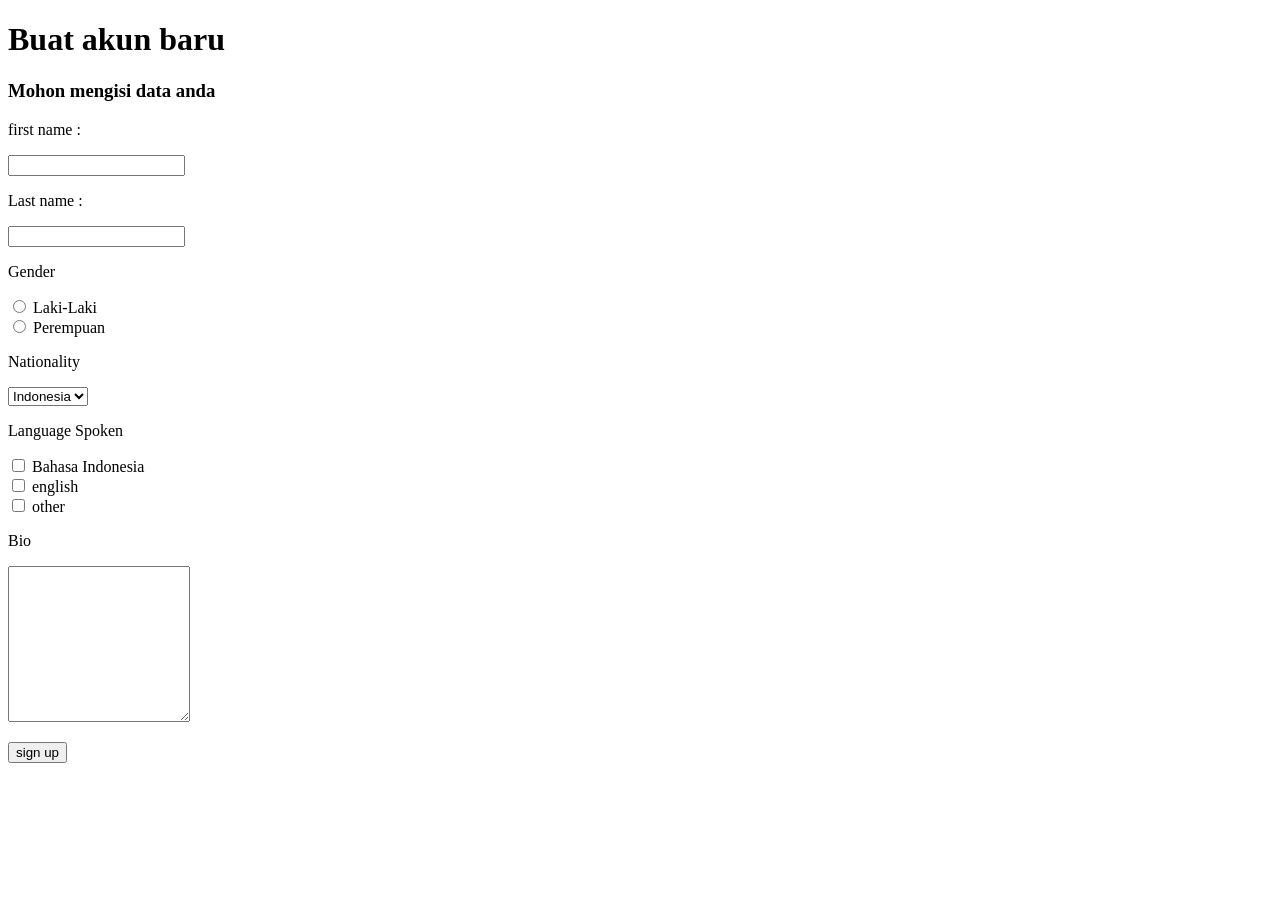
==== form.html @ ba77dec3 "Algara" ====
<!DOCTYPE html>
<html lang="en">
<head>
  <meta charset="UTF-8">
  <meta name="viewport" content="width=device-width, initial-scale=1.0">
  <title>Form HTML</title>
</head>
<body>
  <form action="">
      <h1>Buat akun baru</h1> 
      <h3>Mohon mengisi data anda</h3>
      <p>first name : </p>
      <label for="First name"></label>
      <input type="text " id="first name">
      <p>Last name : </p>
      <label for="Last name"></label>
      <input type="text " id="Last name">
      <p>Gender</p>
      <input type="radio" id="Laki-Laki" name="Gender">
      <label for="Laki-Laki">Laki-Laki</label><br>
      <input type="radio" id="Perempuan" name="Gender">
      <label for="Perempuan">Perempuan</label>
      <p>Nationality</p>
      <select name="Nationality" id="Nationality">
          <option value="Indonesia">Indonesia</option>
          <option value="inggris">inggris</option>
      </select>
      <p>Language Spoken</p>

      <input type="checkbox" id="Bahasa Indonesia" name="Bahasa">
       <label for="Bahasa Indonesia">Bahasa Indonesia</label><br>
       <input type="checkbox" id="english" name="Bahasa">
       <label for="Bahasa english">english</label><br>
       <input type="checkbox" id="other" name="Bahasa">
       <label for="other">other</label>
         <p>Bio</p>
         <textarea name="Bio"clos="13" 
         rows="10"></textarea><br>
         <p>
             <a href="WELKOM.html">

                 <input type="button" name="sign 
                 up" id="sign Up" value="sign up">
              </a>
          </p>
    </form>
</body>
</html>
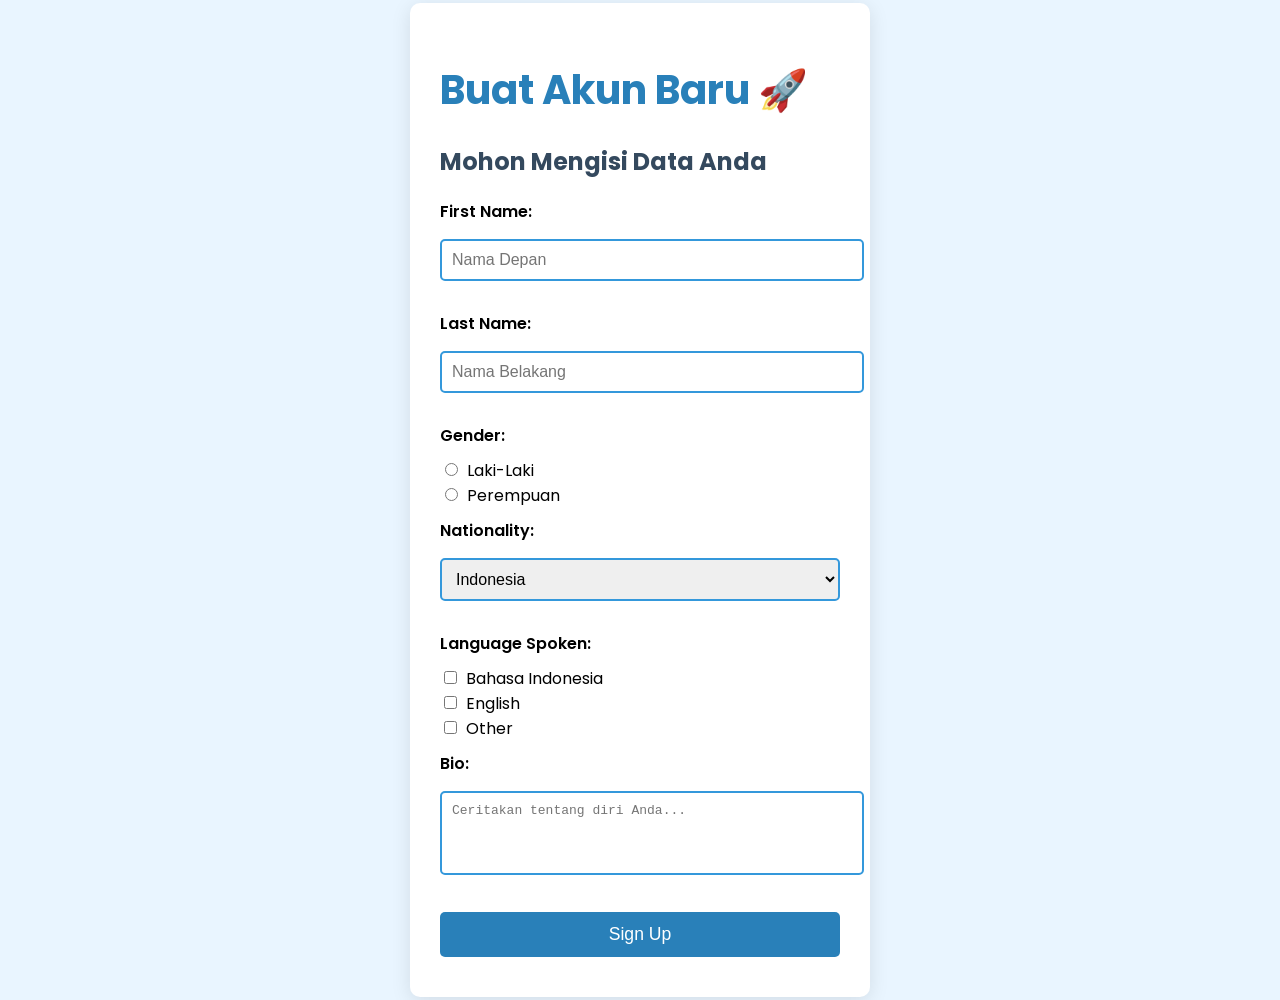
==== commit 5e1ce30b: "GaraFirdan" ====
--- a/form.html
+++ b/form.html
@@ -1,48 +1,53 @@
 <!DOCTYPE html>
 <html lang="en">
 <head>
-  <meta charset="UTF-8">
-  <meta name="viewport" content="width=device-width, initial-scale=1.0">
-  <title>Form HTML</title>
+    <meta charset="UTF-8">
+    <meta name="viewport" content="width=device-width, initial-scale=1.0">
+    <title>Form HTML</title>
+    <link rel="stylesheet" href="style.css"> <!-- Menghubungkan file CSS eksternal -->
+    <link href="https://fonts.googleapis.com/css2?family=Poppins:wght@400;600&display=swap" rel="stylesheet"> <!-- Menggunakan font Poppins -->
 </head>
 <body>
-  <form action="">
-      <h1>Buat akun baru</h1> 
-      <h3>Mohon mengisi data anda</h3>
-      <p>first name : </p>
-      <label for="First name"></label>
-      <input type="text " id="first name">
-      <p>Last name : </p>
-      <label for="Last name"></label>
-      <input type="text " id="Last name">
-      <p>Gender</p>
-      <input type="radio" id="Laki-Laki" name="Gender">
-      <label for="Laki-Laki">Laki-Laki</label><br>
-      <input type="radio" id="Perempuan" name="Gender">
-      <label for="Perempuan">Perempuan</label>
-      <p>Nationality</p>
-      <select name="Nationality" id="Nationality">
-          <option value="Indonesia">Indonesia</option>
-          <option value="inggris">inggris</option>
-      </select>
-      <p>Language Spoken</p>
+    <form action="">
+        <h1>Buat Akun Baru 🚀</h1>
+        <h3>Mohon Mengisi Data Anda</h3>
+        
+        <p>First Name:</p>
+        <label for="first-name"></label>
+        <input type="text" id="first-name" placeholder="Nama Depan">
 
-      <input type="checkbox" id="Bahasa Indonesia" name="Bahasa">
-       <label for="Bahasa Indonesia">Bahasa Indonesia</label><br>
-       <input type="checkbox" id="english" name="Bahasa">
-       <label for="Bahasa english">english</label><br>
-       <input type="checkbox" id="other" name="Bahasa">
-       <label for="other">other</label>
-         <p>Bio</p>
-         <textarea name="Bio"clos="13" 
-         rows="10"></textarea><br>
-         <p>
-             <a href="WELKOM.html">
+        <p>Last Name:</p>
+        <label for="last-name"></label>
+        <input type="text" id="last-name" placeholder="Nama Belakang">
 
-                 <input type="button" name="sign 
-                 up" id="sign Up" value="sign up">
-              </a>
-          </p>
-    </form>
+        <p>Gender:</p>
+        <input type="radio" id="Laki-Laki" name="Gender">
+        <label for="Laki-Laki">Laki-Laki</label><br>
+        <input type="radio" id="Perempuan" name="Gender">
+        <label for="Perempuan">Perempuan</label>
+
+        <p>Nationality:</p>
+        <select name="Nationality" id="Nationality">
+            <option value="Indonesia">Indonesia</option>
+            <option value="Inggris">Inggris</option>
+        </select>
+
+        <p>Language Spoken:</p>
+        <input type="checkbox" id="Bahasa-Indonesia" name="Bahasa">
+        <label for="Bahasa-Indonesia">Bahasa Indonesia</label><br>
+        <input type="checkbox" id="English" name="Bahasa">
+        <label for="English">English</label><br>
+        <input type="checkbox" id="Other" name="Bahasa">
+        <label for="Other">Other</label>
+
+        <p>Bio:</p>
+        <textarea name="Bio" rows="4" placeholder="Ceritakan tentang diri Anda..."></textarea>
+
+        <p>
+            <a href="welcome.html">
+                <input type="button" name="sign up" id="sign-up" value="Sign Up">
+            </a>
+        </p>
+    </form>
 </body>
-</html>+</html>
--- a/style.css
+++ b/style.css
@@ -0,0 +1,79 @@
+body {
+    font-family: 'Poppins', sans-serif; /* Menggunakan font Poppins */
+    background-color: #e9f5ff; /* Latar belakang cerah */
+    padding: 50px;
+    display: flex;
+    justify-content: center;
+    align-items: center;
+    height: 100vh; /* Mengisi layar penuh */
+    margin: 0;
+}
+
+form {
+    background: #ffffff;
+    border-radius: 10px;
+    box-shadow: 0 4px 20px rgba(0, 0, 0, 0.1);
+    padding: 30px;
+    width: 400px;
+    text-align: left; /* Rata kiri untuk semua teks */
+}
+
+h1 {
+    font-size: 2.5em;
+    color: #2980b9; /* Warna biru cerah */
+    margin-bottom: 10px;
+}
+
+h3 {
+    font-size: 1.5em;
+    color: #34495e;
+    margin-bottom: 20px;
+}
+
+p {
+    margin: 10px 0;
+    font-weight: 600; /* Menebalkan teks */
+}
+
+input[type="text"],
+select,
+textarea {
+    width: 100%;
+    padding: 10px;
+    margin: 5px 0 20px 0;
+    border: 2px solid #3498db; /* Warna border */
+    border-radius: 5px;
+    font-size: 1em;
+    transition: border-color 0.3s;
+}
+
+input[type="text"]:focus,
+select:focus,
+textarea:focus {
+    border-color: #2980b9; /* Mengubah warna border saat fokus */
+}
+
+input[type="radio"],
+input[type="checkbox"] {
+    margin-right: 5px;
+}
+
+input[type="button"] {
+    padding: 12px 20px;
+    background-color: #2980b9;
+    color: white;
+    border: none;
+    border-radius: 5px;
+    cursor: pointer;
+    font-size: 1.1em;
+    transition: background-color 0.3s;
+    width: 100%; /* Memastikan tombol mengisi lebar form */
+}
+
+input[type="button"]:hover {
+    background-color: #3498db; /* Mengubah warna saat hover */
+}
+
+textarea {
+    resize: none; /* Menghindari resize textarea */
+}
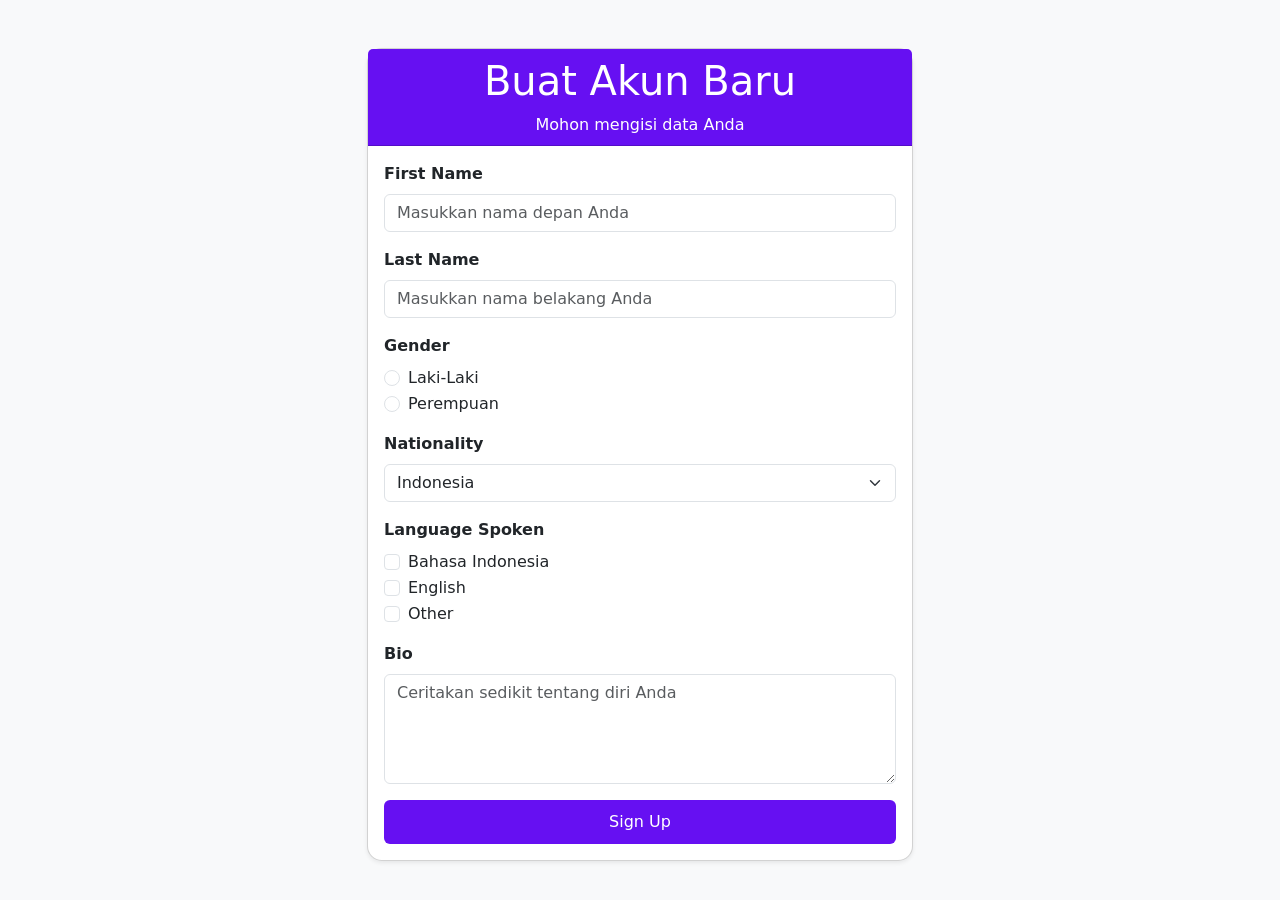
==== commit 29c004bc: "penambahan Boostrap" ====
--- a/form.html
+++ b/form.html
@@ -1,53 +1,111 @@
 <!DOCTYPE html>
 <html lang="en">
 <head>
-    <meta charset="UTF-8">
-    <meta name="viewport" content="width=device-width, initial-scale=1.0">
-    <title>Form HTML</title>
-    <link rel="stylesheet" href="style.css"> <!-- Menghubungkan file CSS eksternal -->
-    <link href="https://fonts.googleapis.com/css2?family=Poppins:wght@400;600&display=swap" rel="stylesheet"> <!-- Menggunakan font Poppins -->
+  <meta charset="UTF-8">
+  <meta name="viewport" content="width=device-width, initial-scale=1.0">
+  <title>Buat Akun Baru</title>
+  
+  <!-- Bootstrap 5 CSS Inline CDN -->
+  <link href="https://cdn.jsdelivr.net/npm/bootstrap@5.3.3/dist/css/bootstrap.min.css" rel="stylesheet">
+  
+  <style>
+    body {
+      background-color: #f8f9fa;
+    }
+    .card {
+      border-radius: 15px;
+    }
+    .card-header {
+      background-color: #6610f2;
+      color: white;
+    }
+    .form-label {
+      font-weight: bold;
+    }
+    .btn-primary {
+      background-color: #6610f2;
+      border: none;
+      padding: 10px;
+    }
+    .btn-primary:hover {
+      background-color: #4b0d99;
+    }
+  </style>
 </head>
 <body>
-    <form action="">
-        <h1>Buat Akun Baru 🚀</h1>
-        <h3>Mohon Mengisi Data Anda</h3>
-        
-        <p>First Name:</p>
-        <label for="first-name"></label>
-        <input type="text" id="first-name" placeholder="Nama Depan">
-
-        <p>Last Name:</p>
-        <label for="last-name"></label>
-        <input type="text" id="last-name" placeholder="Nama Belakang">
-
-        <p>Gender:</p>
-        <input type="radio" id="Laki-Laki" name="Gender">
-        <label for="Laki-Laki">Laki-Laki</label><br>
-        <input type="radio" id="Perempuan" name="Gender">
-        <label for="Perempuan">Perempuan</label>
-
-        <p>Nationality:</p>
-        <select name="Nationality" id="Nationality">
-            <option value="Indonesia">Indonesia</option>
-            <option value="Inggris">Inggris</option>
-        </select>
-
-        <p>Language Spoken:</p>
-        <input type="checkbox" id="Bahasa-Indonesia" name="Bahasa">
-        <label for="Bahasa-Indonesia">Bahasa Indonesia</label><br>
-        <input type="checkbox" id="English" name="Bahasa">
-        <label for="English">English</label><br>
-        <input type="checkbox" id="Other" name="Bahasa">
-        <label for="Other">Other</label>
-
-        <p>Bio:</p>
-        <textarea name="Bio" rows="4" placeholder="Ceritakan tentang diri Anda..."></textarea>
-
-        <p>
-            <a href="welcome.html">
-                <input type="button" name="sign up" id="sign-up" value="Sign Up">
-            </a>
-        </p>
-    </form>
+  
+  <div class="container mt-5">
+    <div class="row justify-content-center">
+      <div class="col-lg-6 col-md-8 col-sm-10">
+        <div class="card shadow-sm">
+          <div class="card-header text-center">
+            <h1>Buat Akun Baru</h1>
+            <p class="mb-0">Mohon mengisi data Anda</p>
+          </div>
+          <div class="card-body">
+            <form>
+              <div class="mb-3">
+                <label for="firstName" class="form-label">First Name</label>
+                <input type="text" class="form-control" id="firstName" placeholder="Masukkan nama depan Anda">
+              </div>
+              
+              <div class="mb-3">
+                <label for="lastName" class="form-label">Last Name</label>
+                <input type="text" class="form-control" id="lastName" placeholder="Masukkan nama belakang Anda">
+              </div>
+              
+              <div class="mb-3">
+                <label class="form-label">Gender</label>
+                <div class="form-check">
+                  <input class="form-check-input" type="radio" name="gender" id="lakiLaki" value="Laki-Laki">
+                  <label class="form-check-label" for="lakiLaki">Laki-Laki</label>
+                </div>
+                <div class="form-check">
+                  <input class="form-check-input" type="radio" name="gender" id="perempuan" value="Perempuan">
+                  <label class="form-check-label" for="perempuan">Perempuan</label>
+                </div>
+              </div>
+              
+              <div class="mb-3">
+                <label for="nationality" class="form-label">Nationality</label>
+                <select class="form-select" id="nationality">
+                  <option value="Indonesia">Indonesia</option>
+                  <option value="Inggris">Inggris</option>
+                </select>
+              </div>
+              
+              <div class="mb-3">
+                <label class="form-label">Language Spoken</label>
+                <div class="form-check">
+                  <input class="form-check-input" type="checkbox" id="bahasaIndonesia" value="Bahasa Indonesia">
+                  <label class="form-check-label" for="bahasaIndonesia">Bahasa Indonesia</label>
+                </div>
+                <div class="form-check">
+                  <input class="form-check-input" type="checkbox" id="english" value="English">
+                  <label class="form-check-label" for="english">English</label>
+                </div>
+                <div class="form-check">
+                  <input class="form-check-input" type="checkbox" id="otherLanguage" value="Other">
+                  <label class="form-check-label" for="otherLanguage">Other</label>
+                </div>
+              </div>
+              
+              <div class="mb-3">
+                <label for="bio" class="form-label">Bio</label>
+                <textarea class="form-control" id="bio" rows="4" placeholder="Ceritakan sedikit tentang diri Anda"></textarea>
+              </div>
+              
+              <div class="d-grid">
+                <a href="welcome.html" class="btn btn-primary">Sign Up</a>
+              </div>
+            </form>
+          </div>
+        </div>
+      </div>
+    </div>
+  </div>
+  
+  <!-- Bootstrap 5 JS Inline CDN -->
+  <script src="https://cdn.jsdelivr.net/npm/bootstrap@5.3.3/dist/js/bootstrap.bundle.min.js"></script>
 </body>
 </html>
